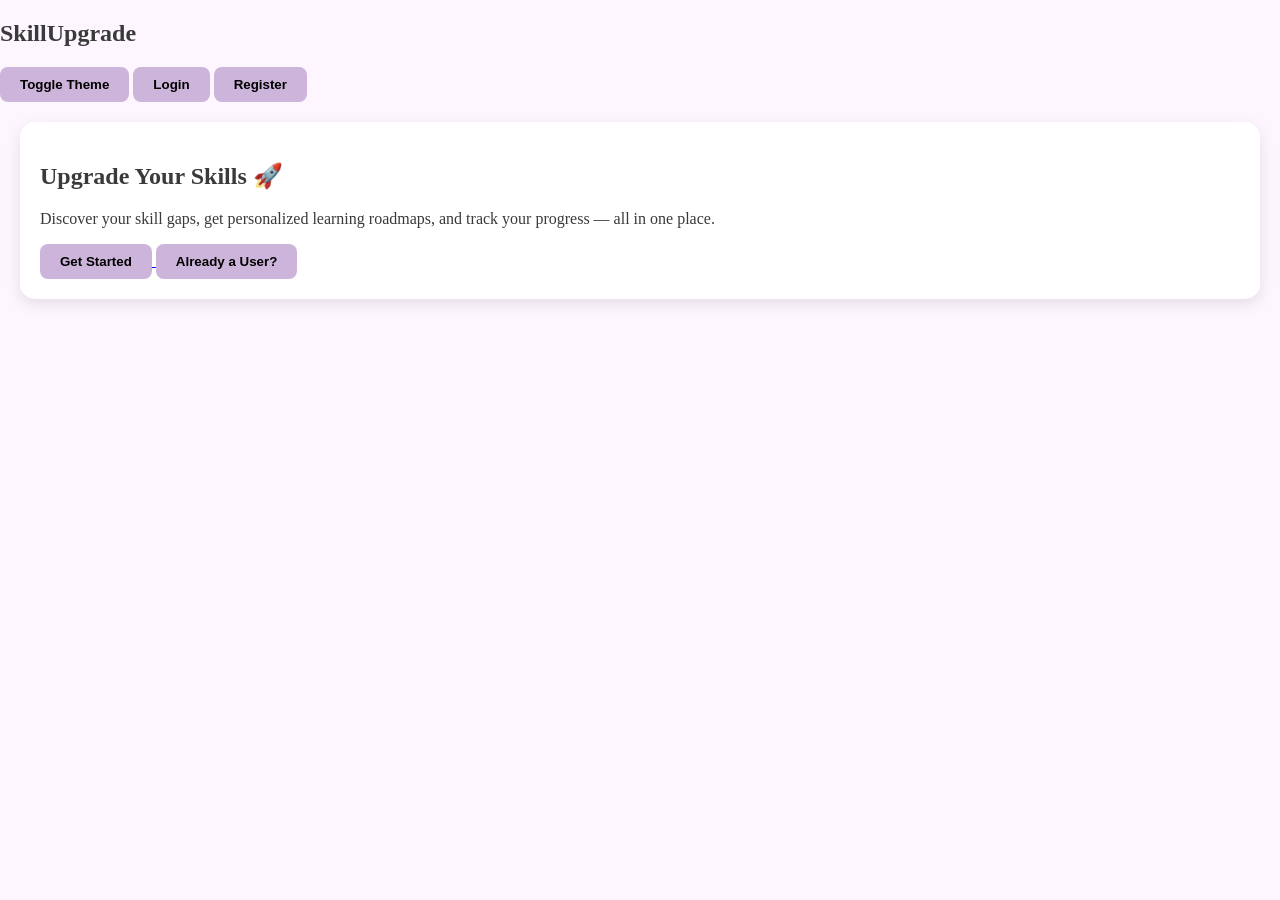
==== frontend/index.html @ fda4cbc0 "added index page" ====
<!DOCTYPE html>
<html lang="en">
<head>
    <meta charset="UTF-8">
    <title>SkillUpgrade | Learn Smarter</title>
    <link rel="stylesheet" href="css/style.css">
</head>

<body class="light">

    <nav class="navbar">
        <h2>SkillUpgrade</h2>
        <div>
            <button onclick="toggleTheme()">Toggle Theme</button>
            <a href="login.html"><button>Login</button></a>
            <a href="register.html"><button>Register</button></a>
        </div>
    </nav>

    <section class="hero">
        <div class="card hero-card">
            <h1>Upgrade Your Skills 🚀</h1>
            <p>
                Discover your skill gaps, get personalized learning roadmaps,
                and track your progress — all in one place.
            </p>

            <div class="hero-actions">
                <a href="register.html">
                    <button>Get Started</button>
                </a>
                <a href="login.html">
                    <button>Already a User?</button>
                </a>
            </div>
        </div>
    </section>

    <script src="js/theme.js"></script>
</body>
</html>
---- frontend/css/style.css ----
:root {
  --light-bg: #fdf6ff;
  --light-card: #ffffff;
  --light-text: #3a3a3a;
  --light-accent: #cdb4db;

  --dark-bg: #1e1e2f;
  --dark-card: #2c2c3f;
  --dark-text: #f3f3f3;
  --dark-accent: #a2d2ff;
}

body {
  margin: 0;
  font-family: 'Segoe UI';
  transition: 0.3s ease;
}

body.light {
  background: var(--light-bg);
  color: var(--light-text);
}

body.dark {
  background: var(--dark-bg);
  color: var(--dark-text);
}

.card {
  background: var(--light-card);
  padding: 20px;
  border-radius: 15px;
  box-shadow: 0 5px 15px rgba(0,0,0,0.1);
  margin: 20px;
}

body.dark .card {
  background: var(--dark-card);
}

button {
  padding: 10px 20px;
  border-radius: 8px;
  border: none;
  cursor: pointer;
  background: var(--light-accent);
  font-weight: bold;
}

body.dark button {
  background: var(--dark-accent);
}
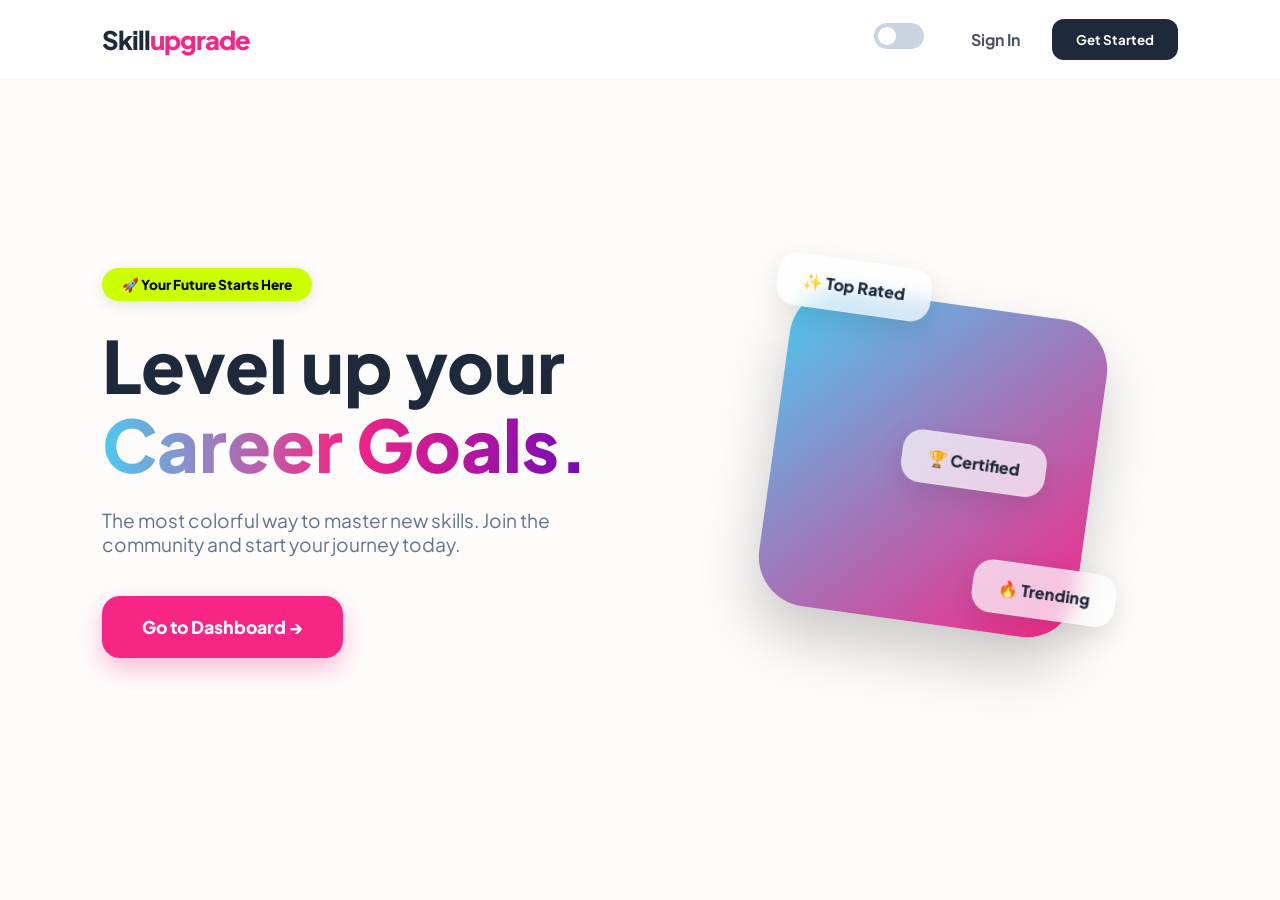
==== commit 40499721: "Updated frontend" ====
--- a/frontend/index.html
+++ b/frontend/index.html
@@ -1,40 +1,45 @@
 <!DOCTYPE html>
-<html lang="en">
+<html lang="en" data-theme="light">
 <head>
     <meta charset="UTF-8">
-    <title>SkillUpgrade | Learn Smarter</title>
+    <meta name="viewport" content="width=device-width, initial-scale=1.0">
+    <title>Skillupgrade | Level Up Now</title>
     <link rel="stylesheet" href="css/style.css">
+    <link href="https://fonts.googleapis.com/css2?family=Plus+Jakarta+Sans:wght@500;700;800&display=swap" rel="stylesheet">
 </head>
-
-<body class="light">
+<body>
 
     <nav class="navbar">
-        <h2>SkillUpgrade</h2>
-        <div>
-            <button onclick="toggleTheme()">Toggle Theme</button>
-            <a href="login.html"><button>Login</button></a>
-            <a href="register.html"><button>Register</button></a>
+        <div class="logo">Skill<span>upgrade</span></div>
+        <div class="nav-right">
+            <label class="theme-switch">
+                <input type="checkbox" id="theme-toggle">
+                <span class="slider"></span>
+            </label>
+            <a href="login.html" class="nav-link">Sign In</a>
+            <button onclick="location.href='dashboard.html'" class="btn-primary">Get Started</button>
         </div>
     </nav>
 
-    <section class="hero">
-        <div class="card hero-card">
-            <h1>Upgrade Your Skills 🚀</h1>
-            <p>
-                Discover your skill gaps, get personalized learning roadmaps,
-                and track your progress — all in one place.
-            </p>
-
-            <div class="hero-actions">
-                <a href="register.html">
-                    <button>Get Started</button>
-                </a>
-                <a href="login.html">
-                    <button>Already a User?</button>
-                </a>
+    <main class="hero">
+        <div class="hero-text">
+            <span class="pill-note">🚀 Your Future Starts Here</span>
+            <h1>Level up your <br><span class="vivid-gradient">Career Goals.</span></h1>
+            <p>The most colorful way to master new skills. Join the community and start your journey today.</p>
+            
+            <div class="hero-btns">
+                <button onclick="location.href='dashboard.html'" class="btn-large">Go to Dashboard →</button>
             </div>
         </div>
-    </section>
+
+        <div class="hero-visual">
+            <div class="glass-container">
+                <div class="floating-item one">✨ Top Rated</div>
+                <div class="floating-item two">🔥 Trending</div>
+                <div class="floating-item three">🏆 Certified</div>
+            </div>
+        </div>
+    </main>
 
     <script src="js/theme.js"></script>
 </body>
--- a/frontend/css/style.css
+++ b/frontend/css/style.css
@@ -1,52 +1,417 @@
-:root {
-  --light-bg: #fdf6ff;
-  --light-card: #ffffff;
-  --light-text: #3a3a3a;
-  --light-accent: #cdb4db;
-
-  --dark-bg: #1e1e2f;
-  --dark-card: #2c2c3f;
-  --dark-text: #f3f3f3;
-  --dark-accent: #a2d2ff;
+/* Vivid Color Palette & Theme Logic */
+:root[data-theme="light"] {
+    --bg: #ffffff;
+    --nav-bg: rgba(255, 255, 255, 0.8);
+    --text: #0f172a;
+    --text-muted: #64748b;
+    --primary: #4cc9f0;    /* Vivid Cyan */
+    --secondary: #f72585;  /* Electric Pink */
+    --accent: #7209b7;     /* Royal Purple */
+    --card-bg: #f8fafc;
+    --pill-bg: #ccff00;    /* Neon Lime */
+    --glass: rgba(255, 255, 255, 0.7);
+}
+
+:root[data-theme="dark"] {
+    --bg: #0f172a;         /* Midnight Onyx */
+    --nav-bg: rgba(15, 23, 42, 0.9);
+    --text: #f8fafc;
+    --text-muted: #94a3b8;
+    --primary: #4cc9f0;
+    --secondary: #f72585;
+    --accent: #4895ef;
+    --card-bg: #1e293b;
+    --pill-bg: #f72585;    /* Swaps to Pink in dark mode for contrast */
+    --glass: rgba(30, 41, 59, 0.7);
+}
+
+* {
+    margin: 0;
+    padding: 0;
+    box-sizing: border-box;
+    font-family: 'Plus Jakarta Sans', sans-serif;
+    /* Smooth transition for theme switching */
+    transition: background-color 0.5s cubic-bezier(0.4, 0, 0.2, 1), 
+                color 0.4s ease, 
+                border-color 0.4s ease, 
+                box-shadow 0.4s ease;
 }
 
 body {
-  margin: 0;
-  font-family: 'Segoe UI';
-  transition: 0.3s ease;
-}
-
-body.light {
-  background: var(--light-bg);
-  color: var(--light-text);
-}
-
-body.dark {
-  background: var(--dark-bg);
-  color: var(--dark-text);
-}
-
-.card {
-  background: var(--light-card);
-  padding: 20px;
-  border-radius: 15px;
-  box-shadow: 0 5px 15px rgba(0,0,0,0.1);
-  margin: 20px;
-}
-
-body.dark .card {
-  background: var(--dark-card);
-}
-
-button {
-  padding: 10px 20px;
-  border-radius: 8px;
-  border: none;
-  cursor: pointer;
-  background: var(--light-accent);
-  font-weight: bold;
-}
-
-body.dark button {
-  background: var(--dark-accent);
-}
+    background-color: var(--bg);
+    color: var(--text);
+    overflow-x: hidden;
+    min-height: 100vh;
+}
+
+/* Navbar */
+.navbar {
+    display: flex;
+    justify-content: space-between;
+    align-items: center;
+    padding: 1.2rem 8%;
+    position: sticky;
+    top: 0;
+    background: var(--nav-bg);
+    backdrop-filter: blur(12px);
+    z-index: 1000;
+    border-bottom: 1px solid rgba(148, 163, 184, 0.1);
+}
+
+.logo { font-size: 1.8rem; font-weight: 800; letter-spacing: -1px; }
+.logo span { color: var(--secondary); }
+
+.nav-right { display: flex; align-items: center; gap: 2rem; }
+.nav-link { text-decoration: none; color: var(--text); font-weight: 700; opacity: 0.8; }
+.nav-link:hover { opacity: 1; color: var(--primary); }
+
+/* Theme Toggle Switch */
+.theme-switch { position: relative; width: 60px; height: 30px; }
+.theme-switch input { opacity: 0; width: 0; height: 0; }
+.slider {
+    position: absolute; cursor: pointer; top: 0; left: 0; right: 0; bottom: 0;
+    background-color: #cbd5e1; border-radius: 34px;
+}
+.slider:before {
+    content: "☀️"; /* Sun icon for light mode */
+    display: flex; align-items: center; justify-content: center; font-size: 12px;
+    position: absolute; height: 22px; width: 22px;
+    left: 4px; bottom: 4px; background-color: white; border-radius: 50%;
+}
+input:checked + .slider { background-color: var(--accent); }
+input:checked + .slider:before { 
+    transform: translateX(30px); 
+    content: "🌙"; /* Moon icon for dark mode */
+}
+
+/* Hero Section */
+.hero {
+    display: flex;
+    align-items: center;
+    padding: 0 8%;
+    min-height: 85vh;
+}
+
+.hero-text { flex: 1.2; }
+.pill-note {
+    background: var(--pill-bg);
+    color: #000;
+    padding: 8px 20px;
+    border-radius: 100px;
+    font-size: 0.85rem;
+    font-weight: 800;
+    display: inline-block;
+    box-shadow: 0 4px 15px rgba(0,0,0,0.1);
+}
+
+h1 { font-size: 4.5rem; font-weight: 800; line-height: 1.1; margin: 1.5rem 0; }
+
+.vivid-gradient {
+    background: linear-gradient(to right, var(--primary), var(--secondary), var(--accent));
+    -webkit-background-clip: text;
+    -webkit-text-fill-color: transparent;
+}
+
+p {
+    font-size: 1.2rem;
+    color: var(--text-muted);
+    margin-bottom: 2.5rem;
+    max-width: 520px;
+}
+
+/* Buttons */
+.btn-primary {
+    background: var(--text);
+    color: var(--bg);
+    border: none;
+    padding: 12px 24px;
+    border-radius: 12px;
+    font-weight: 700;
+    cursor: pointer;
+}
+
+.btn-large {
+    background: var(--secondary);
+    color: white;
+    border: none;
+    padding: 20px 40px;
+    border-radius: 18px;
+    font-size: 1.1rem;
+    font-weight: 800;
+    cursor: pointer;
+    box-shadow: 0 10px 25px rgba(247, 37, 133, 0.3);
+}
+
+.btn-large:hover {
+    transform: translateY(-3px) scale(1.02);
+    box-shadow: 0 15px 30px rgba(247, 37, 133, 0.5);
+}
+
+/* Floating Visuals */
+.hero-visual {
+    flex: 1;
+    display: flex;
+    justify-content: center;
+}
+
+.glass-container {
+    width: 320px;
+    height: 320px;
+    background: linear-gradient(135deg, var(--primary), var(--secondary));
+    border-radius: 50px;
+    position: relative;
+    transform: rotate(8deg);
+    box-shadow: 0 30px 60px rgba(0,0,0,0.2);
+}
+
+.floating-item {
+    position: absolute;
+    background: var(--glass);
+    backdrop-filter: blur(10px);
+    color: var(--text);
+    padding: 15px 25px;
+    border-radius: 20px;
+    font-weight: 800;
+    border: 1px solid rgba(255,255,255,0.2);
+    box-shadow: 0 10px 30px rgba(0,0,0,0.1);
+    animation: float 6s ease-in-out infinite;
+}
+
+.one { top: -30px; left: -20px; }
+.two { bottom: 20px; right: -40px; animation-delay: 1.5s; }
+.three { top: 40%; left: 40%; animation-delay: 3s; }
+
+@keyframes float {
+    0%, 100% { transform: translateY(0); }
+    50% { transform: translateY(-25px); }
+}
+
+@media (max-width: 1024px) {
+    h1 { font-size: 3.5rem; }
+    .hero-visual { display: none; }
+}
+
+:root[data-theme="light"] {
+    --bg: #f8f9fa;
+    --nav-bg: #ffffff;
+    --text: #1e293b;
+    --card: #ffffff;
+    --primary: #4cc9f0;
+    --secondary: #f72585;
+    --accent: #7209b7;
+}
+
+:root[data-theme="dark"] {
+    --bg: #0f172a;
+    --nav-bg: #1e293b;
+    --text: #f8fafc;
+    --card: #1e293b;
+    --primary: #4cc9f0;
+    --secondary: #f72585;
+    --accent: #4895ef;
+}
+
+* { margin: 0; padding: 0; box-sizing: border-box; font-family: 'Plus Jakarta Sans', sans-serif; transition: 0.3s; }
+
+body { background: var(--bg); color: var(--text); }
+
+/* Nav Styles */
+.navbar {
+    display: flex; justify-content: space-between; padding: 1rem 5%;
+    background: var(--nav-bg); border-bottom: 1px solid rgba(0,0,0,0.1); align-items: center;
+}
+.nav-left { display: flex; align-items: center; gap: 20px; }
+.logo { font-weight: 800; font-size: 1.5rem; }
+.logo span { color: var(--secondary); }
+
+.btn-home {
+    background: transparent; border: 1px solid var(--primary); color: var(--text);
+    padding: 8px 15px; border-radius: 8px; cursor: pointer; font-weight: 600;
+}
+
+/* Theme Toggle Slider */
+.theme-switch { position: relative; width: 50px; height: 25px; margin-right: 15px; }
+.theme-switch input { opacity: 0; width: 0; height: 0; }
+.slider {
+    position: absolute; cursor: pointer; top: 0; left: 0; right: 0; bottom: 0;
+    background-color: #cbd5e1; border-radius: 34px;
+}
+.slider:before {
+    content: ""; position: absolute; height: 18px; width: 18px;
+    left: 4px; bottom: 3.5px; background-color: white; border-radius: 50%;
+}
+input:checked + .slider { background-color: var(--secondary); }
+input:checked + .slider:before { transform: translateX(24px); }
+
+.nav-right { display: flex; align-items: center; }
+.user-profile { display: flex; align-items: center; gap: 10px; font-weight: 700; }
+.avatar { width: 35px; height: 35px; background: var(--primary); border-radius: 50%; }
+
+/* Layout */
+.container { display: grid; grid-template-columns: 320px 1fr; gap: 25px; padding: 25px; height: calc(100vh - 80px); }
+
+.input-panel {
+    background: var(--card); padding: 30px; border-radius: 24px;
+    box-shadow: 0 10px 30px rgba(0,0,0,0.05);
+}
+
+.input-group { margin-bottom: 20px; }
+label { display: block; font-size: 0.8rem; font-weight: 800; margin-bottom: 8px; text-transform: uppercase; }
+input, textarea {
+    width: 100%; padding: 12px; border: 2px solid #e2e8f0; border-radius: 12px;
+    background: var(--bg); color: var(--text); outline: none;
+}
+input:focus { border-color: var(--primary); }
+
+.btn-analyze {
+    width: 100%; padding: 15px; border: none; background: var(--secondary);
+    color: white; font-weight: 800; border-radius: 12px; cursor: pointer;
+}
+
+/* Dashboard Content */
+.dashboard-content { display: grid; grid-template-rows: auto 1fr; gap: 20px; }
+.top-row { display: grid; grid-template-columns: 1fr 1.5fr; gap: 20px; }
+.card { background: var(--card); padding: 25px; border-radius: 24px; box-shadow: 0 4px 20px rgba(0,0,0,0.02); }
+
+.chart-container { position: relative; width: 180px; margin: 0 auto; }
+#chart-label {
+    position: absolute; top: 50%; left: 50%; transform: translate(-50%, -50%);
+    font-size: 1.5rem; font-weight: 800; color: var(--secondary);
+}
+
+.skill-tag {
+    display: inline-block; background: var(--primary); color: white;
+    padding: 10px 18px; border-radius: 12px; margin: 5px; font-weight: 700;
+}
+
+.course-list li {
+    background: var(--bg); margin: 10px 0; padding: 15px; border-radius: 12px; list-style: none;
+    border-left: 5px solid var(--secondary);
+}
+
+:root[data-theme="light"] {
+    --bg: #fdfcfb;
+    --nav-bg: #ffffff;
+    --text: #1e293b;
+    --card: #ffffff;
+    --primary: #4cc9f0;
+    --secondary: #f72585;
+    --accent: #7209b7;
+    --input-bg: #f8fafc;
+}
+
+:root[data-theme="dark"] {
+    --bg: #0b090a;
+    --nav-bg: #161a1d;
+    --text: #ffffff;
+    --card: #161a1d;
+    --primary: #4cc9f0;
+    --secondary: #f72585;
+    --accent: #4895ef;
+    --input-bg: #22223b;
+}
+
+* { margin: 0; padding: 0; box-sizing: border-box; font-family: 'Plus Jakarta Sans', sans-serif; transition: 0.3s ease; }
+
+body { 
+    background-color: var(--bg); 
+    color: var(--text);
+    min-height: 100vh;
+    display: flex;
+    flex-direction: column;
+}
+
+/* Navbar */
+.navbar {
+    display: flex; justify-content: space-between; padding: 1.2rem 8%;
+    background: var(--nav-bg); border-bottom: 1px solid rgba(148, 163, 184, 0.1);
+    align-items: center;
+}
+.nav-left { display: flex; align-items: center; gap: 20px; }
+.logo { font-weight: 800; font-size: 1.6rem; }
+.logo span { color: var(--secondary); }
+
+.btn-home {
+    background: transparent; border: 1px solid var(--primary); color: var(--text);
+    padding: 8px 16px; border-radius: 10px; cursor: pointer; font-weight: 700;
+}
+.btn-home:hover { background: var(--primary); color: white; }
+
+/* Theme Toggle */
+.theme-switch { position: relative; width: 50px; height: 26px; }
+.theme-switch input { opacity: 0; width: 0; height: 0; }
+.slider {
+    position: absolute; cursor: pointer; top: 0; left: 0; right: 0; bottom: 0;
+    background-color: #cbd5e1; border-radius: 34px;
+}
+.slider:before {
+    content: ""; position: absolute; height: 18px; width: 18px;
+    left: 4px; bottom: 4px; background-color: white; border-radius: 50%;
+}
+input:checked + .slider { background-color: var(--secondary); }
+input:checked + .slider:before { transform: translateX(24px); }
+
+/* Login Card Section */
+.login-container {
+    flex: 1;
+    display: flex;
+    align-items: center;
+    justify-content: center;
+    padding: 20px;
+}
+
+.login-card {
+    background: var(--card);
+    width: 100%;
+    max-width: 450px;
+    padding: 40px;
+    border-radius: 30px;
+    box-shadow: 0 20px 50px rgba(0,0,0,0.1);
+    border: 1px solid rgba(148, 163, 184, 0.1);
+    text-align: center;
+}
+
+.auth-header h2 { font-size: 2rem; font-weight: 800; margin-bottom: 10px; }
+.auth-header p { color: #94a3b8; margin-bottom: 30px; font-weight: 500; }
+
+.input-group { text-align: left; margin-bottom: 20px; }
+label { display: block; font-size: 0.85rem; font-weight: 700; margin-bottom: 8px; text-transform: uppercase; letter-spacing: 0.5px; }
+
+input {
+    width: 100%;
+    padding: 14px 18px;
+    border-radius: 12px;
+    border: 2px solid transparent;
+    background: var(--input-bg);
+    color: var(--text);
+    font-size: 1rem;
+    outline: none;
+}
+input:focus { border-color: var(--primary); }
+
+.btn-auth {
+    width: 100%;
+    padding: 16px;
+    background: linear-gradient(135deg, var(--secondary), var(--accent));
+    color: white;
+    border: none;
+    border-radius: 12px;
+    font-size: 1.1rem;
+    font-weight: 800;
+    cursor: pointer;
+    margin-top: 10px;
+    box-shadow: 0 10px 20px rgba(247, 37, 133, 0.3);
+}
+
+.btn-auth:hover { transform: translateY(-2px); filter: brightness(1.1); }
+
+.auth-footer { margin-top: 25px; font-weight: 600; }
+.auth-footer a { color: var(--secondary); text-decoration: none; border-bottom: 2px solid transparent; }
+.auth-footer a:hover { border-bottom: 2px solid var(--secondary); }
+
+/* Animation */
+#auth-card { animation: fadeIn 0.5s ease-out; }
+@keyframes fadeIn {
+    from { opacity: 0; transform: translateY(20px); }
+    to { opacity: 1; transform: translateY(0); }
+}
